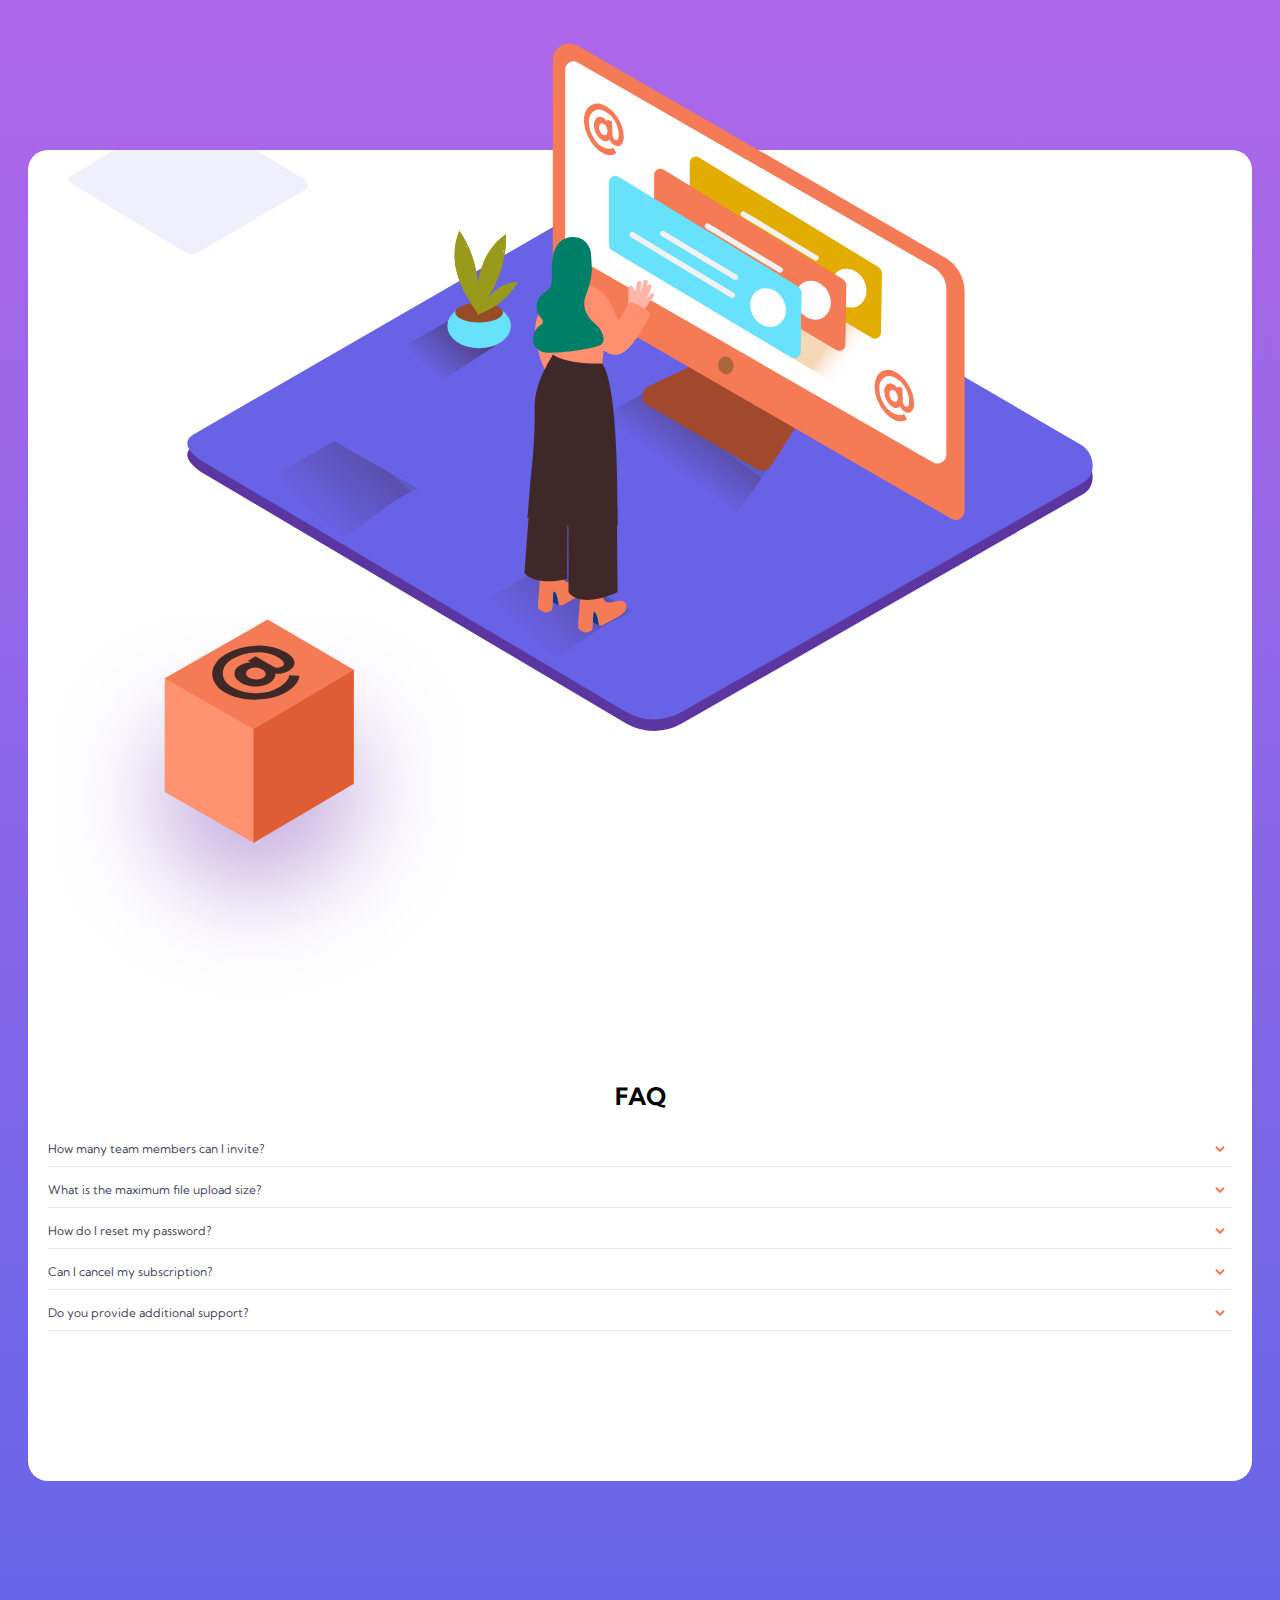
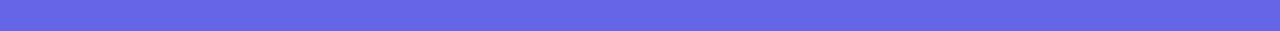
==== code files/index.html @ 96290754 "change pos of .git file" ====
<!DOCTYPE html>
<html lang="en">

  <head>
    <meta charset="UTF-8">
    <meta name="viewport" content="width=device-width, initial-scale=1.0"> <!-- displays site properly based on user's device -->
    <link rel="stylesheet" href="https://fonts.googleapis.com/css?family=Kumbh Sans">
    <link rel="stylesheet" href="style.css">
    <link rel="icon" type="image/png" sizes="32x32" href="../images/favicon-32x32.png">  
    <script src="scripts.js"></script>
    <title>Frontend Mentor | FAQ Accordion Card</title>
  </head>

  <body>   
      <div class="card">

        <!--- Image content -->
        <div class="image-section">
          <div id="images">
            <img id="woman" class="center" src="../images/illustration-woman-online-desktop.svg">
            <img id="box" src="../images/illustration-box-desktop.svg">
          </div>     
        </div>

        <!--- Text content-->
        <div class="content-section">
          <div class="heading">FAQ</div>
          <div class="section">
            <div class="question-answer">
              <div id="qs-1" class="question-section" onclick="toggleStates('qs-1')">
                <div class="question">How many team members can I invite?</div>
                <img class="arrow" src="../images/icon-arrow-down.svg">
              </div>  
              <div class="answer">You can invite up to 2 additional users on the Free plan. There is no limit on 
                  team members for the Premium plan.</div>
            </div>
            <div class="question-answer">
              <div id="qs-2" class="question-section" onclick="toggleStates('qs-2')">
                <div class="question">What is the maximum file upload size?</div>
                <img  class="arrow" src="../images/icon-arrow-down.svg">
              </div>
              <div class="answer">No more than 2GB. All files in your account must fit your allotted storage space.</div>
            </div> 
            <div class="question-answer">
              <div id="qs-3" class="question-section" onclick="toggleStates('qs-3')">
                <div class="question">How do I reset my password?</div>
                <img id="arrow" class="arrow" src="../images/icon-arrow-down.svg">
              </div>
              <div class="answer">Click “Forgot password” from the login page or “Change password” from your profile page.
                  A reset link will be emailed to you.</div>
            </div>   
            <div class="question-answer" onclick="toggleStates('qs-4')">
              <div id="qs-4" class="question-section">
                <div class="question">Can I cancel my subscription?</div>
                <img id="arrow" class="arrow" src="../images/icon-arrow-down.svg">
              </div>
              <div class="answer">Yes! Send us a message and we’ll process your request no questions asked.</div>
            </div>
            <div class="question-answer">
              <div id="qs-5" class="question-section" onclick="toggleStates('qs-5')">
                <div class="question">Do you provide additional support?</div>
                <img id="arrow" class="arrow" src="../images/icon-arrow-down.svg">
              </div>
              <div class="answer">Chat and email support is available 24/7. Phone lines are open during normal business hours.</div>
            </div>
          </div>
        </div>
      </div>   
  </body>
</html>

<!-- time taken so far = 4h 24m-->
---- code files/style.css ----
body {
    background-image: linear-gradient(	#af67e9,#6565e7);
    background-repeat:no-repeat;
    font-family:'Kumbh Sans';
    font-size:12px;
    font-weight:400;
}

.card {
    background-color: #fff;
    border-radius:20px;
    margin:150px 20px;
}

.center {
    margin:0 auto;
    display:block;
}

#woman {
    width: 74%;
    position:relative;
    bottom: 108px;
}

#box {
    width: 33%;
    position: relative;
    bottom: 224px;
    left:29px;
}

div.image-section{
    background-image:url('../images/bg-pattern-mobile.svg');
    background-repeat:no-repeat;
    position: relative;
    left:40px;
}

div#images {
    position: relative;
    right:40px;
}

.heading {
    font-weight:700;
    font-size:200%;
    text-align:center;
}

.content-section {
    position:relative;
    bottom:150px;
}

.section {
    margin-top:30px;
    padding:0 20px;
}

.question-answer {
    border-bottom:1.5px solid #e7e7e9;
    margin-bottom:15px;
}

.question-section {
    margin-bottom:10px;
    color: 	#4a4b5e;
}

.question-section:hover {
    color:#f47c57;
    cursor:pointer;
}

.question {
    display:inline-block;
    width:calc(100% - 20px);
}

.answer {
    color: #787887;
    margin-bottom:10px;
    display:none;
    line-height:1.6;
}
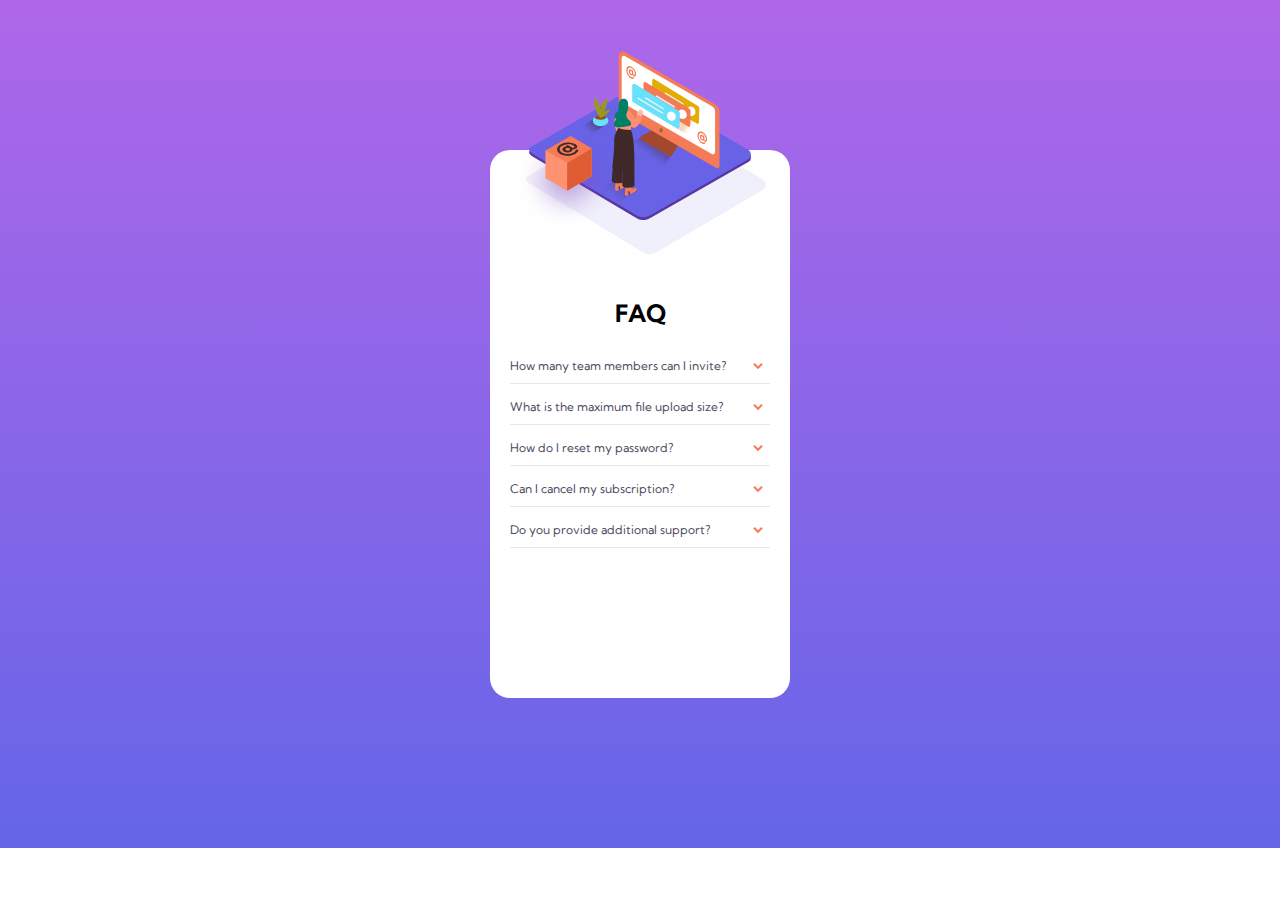
==== commit c7ac6eb3: "fixed the background images positionings" ====
--- a/code files/index.html
+++ b/code files/index.html
@@ -17,7 +17,7 @@
         <!--- Image content -->
         <div class="image-section">
           <div id="images">
-            <img id="woman" class="center" src="../images/illustration-woman-online-desktop.svg">
+            <div id="woman" class="center"></div>
             <img id="box" src="../images/illustration-box-desktop.svg">
           </div>     
         </div>
@@ -69,4 +69,7 @@
   </body>
 </html>
 
-<!-- time taken so far = 4h 24m-->+<!-- time taken so far 6h 10m  
+Bugs: in desktop version: when you open the answers, 1. the background is a bit white towards the end
+                                                     2. the osition of the image changes
+-->--- a/code files/style.css
+++ b/code files/style.css
@@ -9,7 +9,8 @@
 .card {
     background-color: #fff;
     border-radius:20px;
-    margin:150px 20px;
+    margin:150px auto;
+    width: 300px;
 }
 
 .center {
@@ -21,6 +22,10 @@
     width: 74%;
     position:relative;
     bottom: 108px;
+    background-image:url(../images/illustration-woman-online-desktop.svg);
+    background-repeat: no-repeat;
+    background-size: contain;
+    height:200px;
 }
 
 #box {
@@ -34,12 +39,13 @@
     background-image:url('../images/bg-pattern-mobile.svg');
     background-repeat:no-repeat;
     position: relative;
-    left:40px;
+    left:12%;
 }
 
 div#images {
     position: relative;
-    right:40px;
+    right:12%;
+    top:9px;
 }
 
 .heading {
@@ -83,4 +89,69 @@
     margin-bottom:10px;
     display:none;
     line-height:1.6;
+}
+
+@media screen and (min-width: 1440px) {
+    .card {
+        width: 1280px;
+        background-image:url(../images/bg-pattern-desktop.svg);
+        background-repeat:no-repeat;
+        background-position:-565px -147px;
+    }
+
+    body {
+        height: 100vh;
+        font-size: 120%;
+    }
+
+    div.image-section {
+        background-image:none;
+        width:600px;
+        display: inline-block;
+        position:static;
+    }
+
+    div#images {
+        position:static;
+    }
+
+    #box {
+        position: relative;
+        bottom: 23px;
+        left: -70px;
+        width: 27%;
+    }
+
+    #woman {
+        position:relative;     
+        background-position:-48px;
+        width: 444px;
+        height:358px; 
+        top: 200px;
+        right:78px;
+    }
+
+    .content-section {
+        width: 550px;
+        display: inline-block;
+        position:static;
+        margin:100px 50px;
+    }
+
+    .question-section {
+        margin-bottom:20px;
+    }
+
+    .question-answer {
+        margin-bottom:30px;
+    }
+
+    .section {
+        margin-top:60px;
+    }
+
+    .heading {
+        text-align:left;
+        padding-left: 20px;
+    }
 }